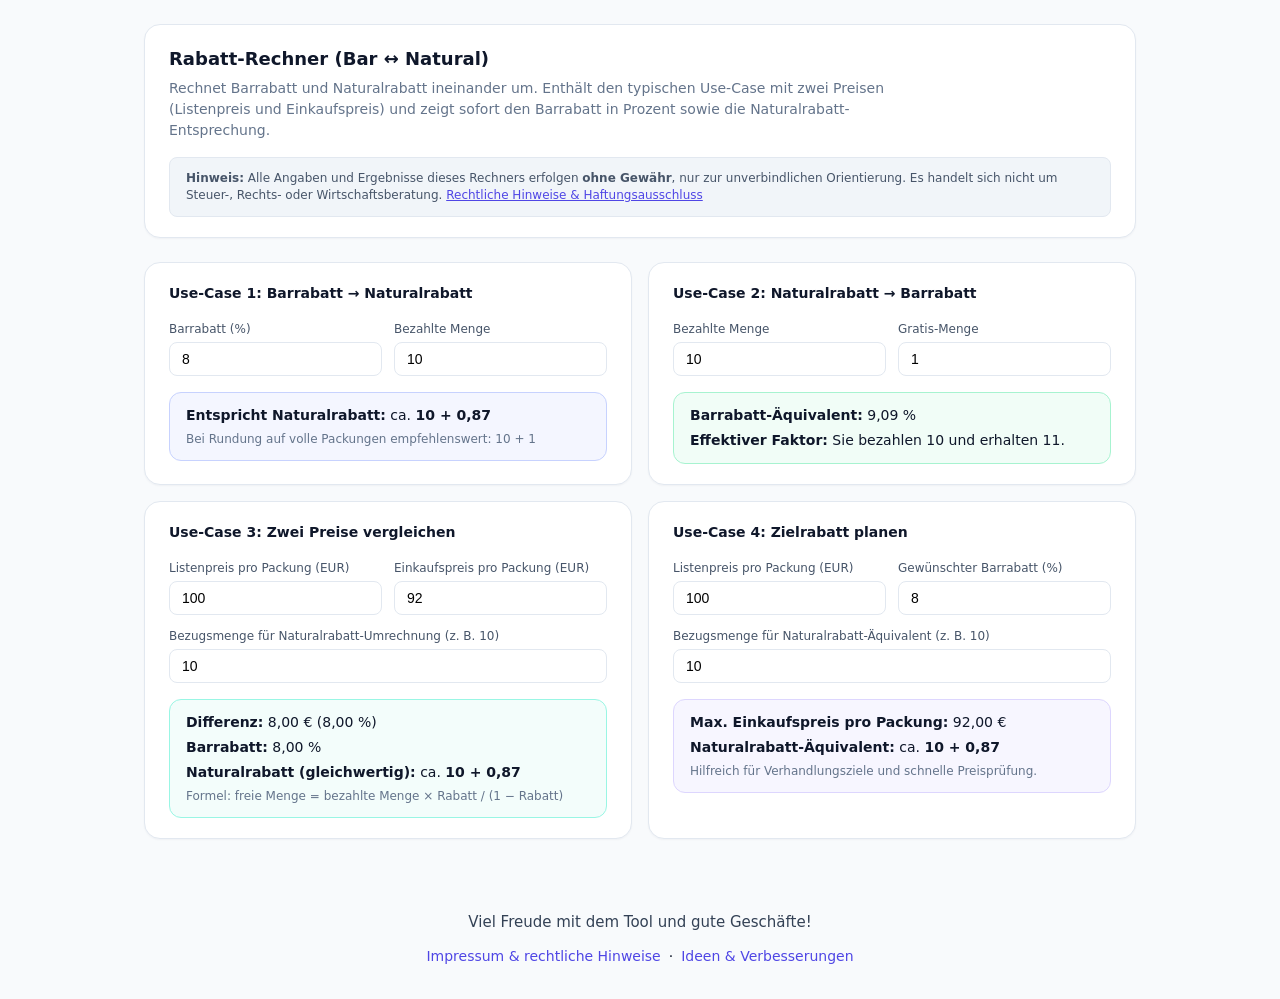
==== index.html @ ffe379cb "Add files via upload" ====
<!DOCTYPE html>
<html lang="de">
<head>
  <meta charset="utf-8" />
  <meta name="viewport" content="width=device-width, initial-scale=1" />
  <title>Rabatt-Rechner (Bar ↔ Natural)</title>
  <link rel="stylesheet" href="style.css" />
</head>
<body>
  <main class="wrap">
    <section class="card intro">
      <h1>Rabatt-Rechner (Bar ↔ Natural)</h1>
      <p class="lead">
        Rechnet Barrabatt und Naturalrabatt ineinander um. Enthält den typischen Use-Case mit zwei Preisen
        (Listenpreis und Einkaufspreis) und zeigt sofort den Barrabatt in Prozent sowie die Naturalrabatt-Entsprechung.
      </p>
      <p class="legal-strip">
        <strong>Hinweis:</strong> Alle Angaben und Ergebnisse dieses Rechners erfolgen <strong>ohne Gewähr</strong>, nur zur unverbindlichen Orientierung.
        Es handelt sich nicht um Steuer-, Rechts- oder Wirtschaftsberatung.
        <a href="impressum.html#haftung">Rechtliche Hinweise &amp; Haftungsausschluss</a>
      </p>
    </section>

    <section class="grid-2">
      <div class="card" data-case="1">
        <h2>Use-Case 1: Barrabatt → Naturalrabatt</h2>
        <div class="row-2">
          <label>
            Barrabatt (%)
            <input id="barPercentInput" type="number" min="0" max="99.99" step="0.01" value="8" />
          </label>
          <label>
            Bezahlte Menge
            <input id="barQtyInput" type="number" min="1" step="1" value="10" />
          </label>
        </div>
        <div id="uc1-out" class="out out-indigo hidden"></div>
        <p id="uc1-hint" class="hint">Bitte Rabatt zwischen 0% und kleiner 100% eingeben.</p>
      </div>

      <div class="card" data-case="2">
        <h2>Use-Case 2: Naturalrabatt → Barrabatt</h2>
        <div class="row-2">
          <label>
            Bezahlte Menge
            <input id="natPaidQty" type="number" min="1" step="1" value="10" />
          </label>
          <label>
            Gratis-Menge
            <input id="natFreeQty" type="number" min="0" step="1" value="1" />
          </label>
        </div>
        <div id="uc2-out" class="out out-emerald hidden"></div>
        <p id="uc2-hint" class="hint">Bitte mindestens 1 bezahlte Packung eingeben.</p>
      </div>

      <div class="card" data-case="3">
        <h2>Use-Case 3: Zwei Preise vergleichen</h2>
        <div class="row-2">
          <label>
            Listenpreis pro Packung (EUR)
            <input id="priceList" type="number" min="0" step="0.01" value="100" />
          </label>
          <label>
            Einkaufspreis pro Packung (EUR)
            <input id="priceBuy" type="number" min="0" step="0.01" value="92" />
          </label>
        </div>
        <label class="block-label">
          Bezugsmenge für Naturalrabatt-Umrechnung (z. B. 10)
          <input id="priceUseCaseQty" type="number" min="1" step="1" value="10" />
        </label>
        <div id="uc3-out" class="out out-teal hidden"></div>
        <p id="uc3-hint" class="hint">
          Bitte sinnvolle Preise eingeben (Listenpreis &gt; 0, Einkaufspreis zwischen 0 und Listenpreis).
        </p>
      </div>

      <div class="card" data-case="4">
        <h2>Use-Case 4: Zielrabatt planen</h2>
        <div class="row-2">
          <label>
            Listenpreis pro Packung (EUR)
            <input id="targetListPrice" type="number" min="0" step="0.01" value="100" />
          </label>
          <label>
            Gewünschter Barrabatt (%)
            <input id="targetBarPctInput" type="number" min="0" max="99.99" step="0.01" value="8" />
          </label>
        </div>
        <label class="block-label">
          Bezugsmenge für Naturalrabatt-Äquivalent (z. B. 10)
          <input id="targetQty" type="number" min="1" step="1" value="10" />
        </label>
        <div id="uc4-out" class="out out-violet hidden"></div>
        <p id="uc4-hint" class="hint">Bitte Listenpreis &gt; 0 und Zielrabatt zwischen 0% und kleiner 100% eingeben.</p>
      </div>
    </section>
  </main>

  <footer class="site-footer">
    <p class="footer-wish">Viel Freude mit dem Tool und gute Geschäfte!</p>
    <p class="footer-links">
      <a href="impressum.html">Impressum &amp; rechtliche Hinweise</a>
      ·
      <a href="impressum.html#ideen">Ideen &amp; Verbesserungen</a>
    </p>
  </footer>

  <script src="script.js"></script>
</body>
</html>
---- style.css ----
*,
*::before,
*::after {
  box-sizing: border-box;
}

:root {
  --bg: #f8fafc;
  --text: #0f172a;
  --muted: #64748b;
  --border: #e2e8f0;
  --indigo-bg: rgba(238, 242, 255, 0.65);
  --indigo-border: #c7d2fe;
  --emerald-bg: rgba(236, 253, 245, 0.75);
  --emerald-border: #a7f3d0;
  --teal-bg: rgba(240, 253, 250, 0.8);
  --teal-border: #99f6e4;
  --violet-bg: rgba(245, 243, 255, 0.75);
  --violet-border: #ddd6fe;
}

html {
  font-size: 16px;
  -webkit-font-smoothing: antialiased;
}

body {
  margin: 0;
  min-height: 100vh;
  font-family: system-ui, -apple-system, "Segoe UI", Roboto, Ubuntu, sans-serif;
  background: var(--bg);
  color: var(--text);
  line-height: 1.5;
}

.wrap {
  max-width: 64rem;
  margin: 0 auto;
  padding: 1.5rem 1rem 3rem;
}

.card {
  border-radius: 1rem;
  border: 1px solid var(--border);
  background: #fff;
  box-shadow: 0 1px 2px rgba(15, 23, 42, 0.04);
  padding: 1.25rem 1.5rem;
}

.intro {
  margin-bottom: 1.5rem;
}

h1 {
  margin: 0;
  font-size: 1.125rem;
  font-weight: 600;
}

.lead {
  margin: 0.35rem 0 0;
  font-size: 0.875rem;
  color: var(--muted);
  max-width: 48rem;
}

.grid-2 {
  display: grid;
  gap: 1rem;
}

@media (min-width: 64rem) {
  .grid-2 {
    grid-template-columns: 1fr 1fr;
  }
}

h2 {
  margin: 0 0 1rem;
  font-size: 0.875rem;
  font-weight: 600;
}

.row-2 {
  display: grid;
  gap: 0.75rem;
}

@media (min-width: 40rem) {
  .row-2 {
    grid-template-columns: 1fr 1fr;
  }
}

label {
  display: block;
  font-size: 0.75rem;
  font-weight: 500;
  color: #475569;
}

.block-label {
  margin-top: 0.75rem;
}

input[type="number"] {
  margin-top: 0.25rem;
  width: 100%;
  border-radius: 0.5rem;
  border: 1px solid var(--border);
  padding: 0.5rem 0.75rem;
  font-size: 0.875rem;
}

input:focus {
  outline: 2px solid #818cf8;
  outline-offset: 1px;
}

.out {
  margin-top: 1rem;
  border-radius: 0.75rem;
  padding: 0.75rem 1rem;
  font-size: 0.875rem;
}

.out p {
  margin: 0.25rem 0;
}

.out p:first-child {
  margin-top: 0;
}

.out p:last-child {
  margin-bottom: 0;
}

.out-indigo {
  border: 1px solid var(--indigo-border);
  background: var(--indigo-bg);
}

.out-emerald {
  border: 1px solid var(--emerald-border);
  background: var(--emerald-bg);
}

.out-teal {
  border: 1px solid var(--teal-border);
  background: var(--teal-bg);
}

.out-violet {
  border: 1px solid var(--violet-border);
  background: var(--violet-bg);
}

.small {
  font-size: 0.75rem;
  color: var(--muted);
}

.hint {
  margin: 1rem 0 0;
  font-size: 0.75rem;
  color: var(--muted);
}

.hidden {
  display: none !important;
}

.site-footer {
  text-align: center;
  padding: 1.5rem 1rem 2rem;
  font-size: 0.875rem;
}

.footer-wish {
  margin: 0 0 0.75rem;
  font-size: 0.9375rem;
  font-weight: 500;
  color: #334155;
}

.footer-links {
  margin: 0;
  display: flex;
  flex-wrap: wrap;
  align-items: center;
  justify-content: center;
  gap: 0.35rem 0.5rem;
}

.site-footer a {
  color: #4f46e5;
  text-decoration: none;
}

.site-footer a:hover {
  text-decoration: underline;
}

/* Impressum page */
.impressum-page {
  max-width: 40rem;
  margin: 0 auto;
  padding: 2rem 1rem 4rem;
}

.impressum-page h1 {
  font-size: 1.25rem;
  margin-bottom: 1rem;
}

.impressum-page p,
.impressum-page ul {
  font-size: 0.875rem;
  color: #334155;
}

.impressum-page ul {
  padding-left: 1.25rem;
}

.back-link {
  display: inline-block;
  margin-top: 2rem;
  font-size: 0.875rem;
  color: #4f46e5;
  text-decoration: none;
}

.back-link:hover {
  text-decoration: underline;
}

/* Kurz-Hinweis auf der Startseite */
.legal-strip {
  margin: 1rem 0 0;
  padding: 0.75rem 1rem;
  border-radius: 0.5rem;
  border: 1px solid var(--border);
  background: #f1f5f9;
  font-size: 0.75rem;
  color: #475569;
  line-height: 1.45;
}

.legal-strip a {
  color: #4f46e5;
  white-space: nowrap;
}

/* Längere Rechtstexte */
.legal-doc h2 {
  margin-top: 2rem;
  margin-bottom: 0.75rem;
  font-size: 1rem;
  padding-top: 0.5rem;
  border-top: 1px solid var(--border);
}

.legal-doc h2:first-of-type {
  border-top: none;
  padding-top: 0;
}

.legal-toc {
  display: flex;
  flex-wrap: wrap;
  gap: 0.5rem 1rem;
  margin: 1rem 0 1.5rem;
  font-size: 0.8125rem;
}

.legal-toc a {
  color: #4f46e5;
  text-decoration: none;
}

.legal-toc a:hover {
  text-decoration: underline;
}

.small-print {
  font-size: 0.8125rem;
  color: #64748b;
}
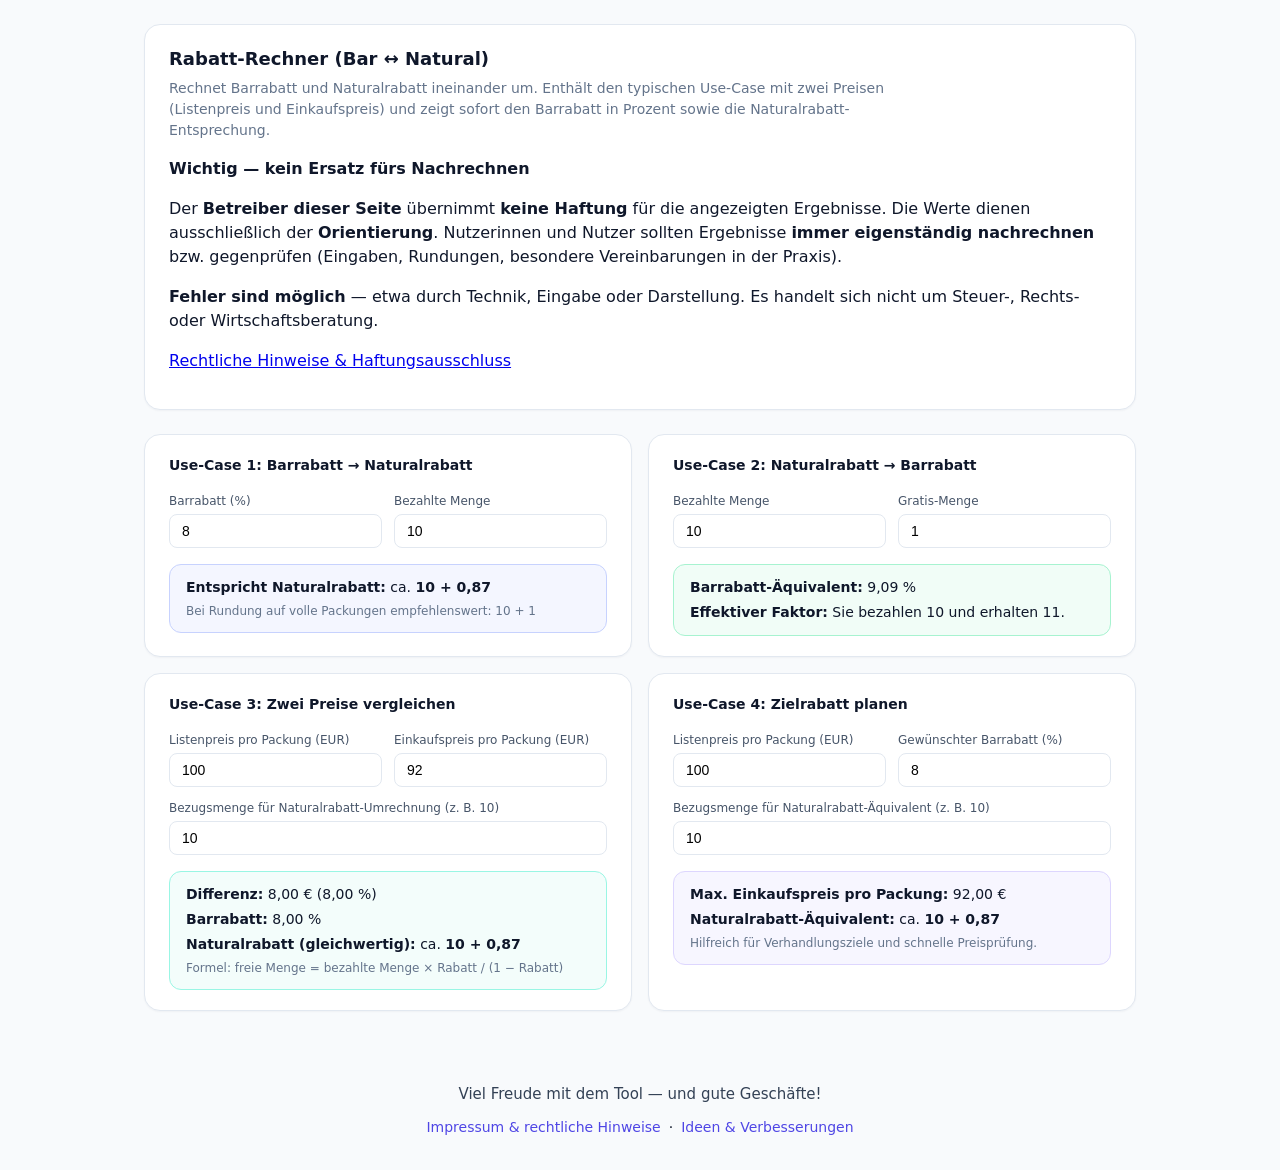
==== commit ffe695be: "Update legal notice to warning box and footer text Replaced legal notice paragraph with a warning bo" ====
--- a/index.html
+++ b/index.html
@@ -14,11 +14,22 @@
         Rechnet Barrabatt und Naturalrabatt ineinander um. Enthält den typischen Use-Case mit zwei Preisen
         (Listenpreis und Einkaufspreis) und zeigt sofort den Barrabatt in Prozent sowie die Naturalrabatt-Entsprechung.
       </p>
-      <p class="legal-strip">
-        <strong>Hinweis:</strong> Alle Angaben und Ergebnisse dieses Rechners erfolgen <strong>ohne Gewähr</strong>, nur zur unverbindlichen Orientierung.
-        Es handelt sich nicht um Steuer-, Rechts- oder Wirtschaftsberatung.
-        <a href="impressum.html#haftung">Rechtliche Hinweise &amp; Haftungsausschluss</a>
-      </p>
+      <div class="warning-box" role="note" aria-label="Warnhinweis">
+        <p class="warning-box__title"><strong>Wichtig — kein Ersatz fürs Nachrechnen</strong></p>
+        <p>
+          Der <strong>Betreiber dieser Seite</strong> übernimmt <strong>keine Haftung</strong> für die angezeigten
+          Ergebnisse. Die Werte dienen ausschließlich der <strong>Orientierung</strong>. Nutzerinnen und Nutzer sollten
+          Ergebnisse <strong>immer eigenständig nachrechnen</strong> bzw. gegenprüfen (Eingaben, Rundungen, besondere
+          Vereinbarungen in der Praxis).
+        </p>
+        <p>
+          <strong>Fehler sind möglich</strong> — etwa durch Technik, Eingabe oder Darstellung. Es handelt sich nicht um
+          Steuer-, Rechts- oder Wirtschaftsberatung.
+        </p>
+        <p class="warning-box__link">
+          <a href="impressum.html#haftung">Rechtliche Hinweise &amp; Haftungsausschluss</a>
+        </p>
+      </div>
     </section>
 
     <section class="grid-2">
@@ -99,7 +110,7 @@
   </main>
 
   <footer class="site-footer">
-    <p class="footer-wish">Viel Freude mit dem Tool und gute Geschäfte!</p>
+    <p class="footer-wish">Viel Freude mit dem Tool — und gute Geschäfte!</p>
     <p class="footer-links">
       <a href="impressum.html">Impressum &amp; rechtliche Hinweise</a>
       ·
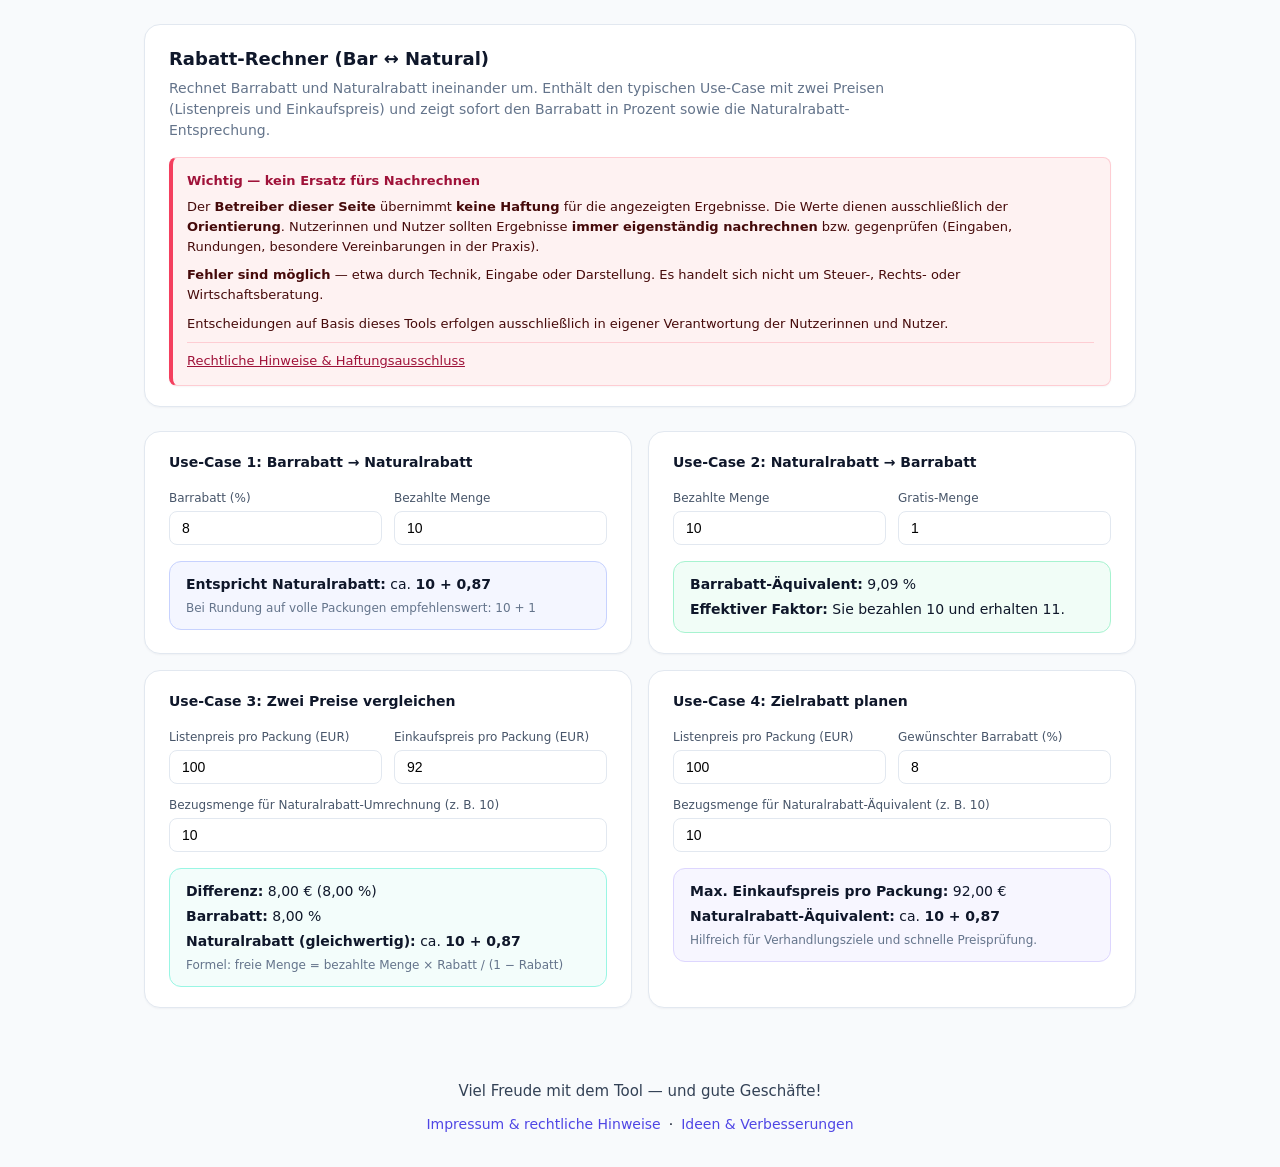
==== commit e0eda2ad: "Refactor index.html structure and content" ====
--- a/index.html
+++ b/index.html
@@ -1,123 +1,126 @@
-<!DOCTYPE html>
-<html lang="de">
-<head>
-  <meta charset="utf-8" />
-  <meta name="viewport" content="width=device-width, initial-scale=1" />
-  <title>Rabatt-Rechner (Bar ↔ Natural)</title>
-  <link rel="stylesheet" href="style.css" />
-</head>
-<body>
-  <main class="wrap">
-    <section class="card intro">
-      <h1>Rabatt-Rechner (Bar ↔ Natural)</h1>
-      <p class="lead">
-        Rechnet Barrabatt und Naturalrabatt ineinander um. Enthält den typischen Use-Case mit zwei Preisen
-        (Listenpreis und Einkaufspreis) und zeigt sofort den Barrabatt in Prozent sowie die Naturalrabatt-Entsprechung.
+  <!DOCTYPE html>
+  <html lang="de">
+  <head>
+    <meta charset="utf-8" />
+    <meta name="viewport" content="width=device-width, initial-scale=1" />
+    <title>Rabatt-Rechner (Bar ↔ Natural)</title>
+    <link rel="stylesheet" href="style.css" />
+  </head>
+  <body>
+    <main class="wrap">
+      <section class="card intro">
+        <h1>Rabatt-Rechner (Bar ↔ Natural)</h1>
+        <p class="lead">
+          Rechnet Barrabatt und Naturalrabatt ineinander um. Enthält den typischen Use-Case mit zwei Preisen
+          (Listenpreis und Einkaufspreis) und zeigt sofort den Barrabatt in Prozent sowie die Naturalrabatt-Entsprechung.
+        </p>
+        <div class="warning-box" role="note" aria-label="Warnhinweis">
+          <p class="warning-box__title"><strong>Wichtig — kein Ersatz fürs Nachrechnen</strong></p>
+          <p>
+            Der <strong>Betreiber dieser Seite</strong> übernimmt <strong>keine Haftung</strong> für die angezeigten
+            Ergebnisse. Die Werte dienen ausschließlich der <strong>Orientierung</strong>. Nutzerinnen und Nutzer sollten
+            Ergebnisse <strong>immer eigenständig nachrechnen</strong> bzw. gegenprüfen (Eingaben, Rundungen, besondere
+            Vereinbarungen in der Praxis).
+          </p>
+          <p>
+            <strong>Fehler sind möglich</strong> — etwa durch Technik, Eingabe oder Darstellung. Es handelt sich nicht um
+            Steuer-, Rechts- oder Wirtschaftsberatung.
+          </p>
+          <p>
+  Entscheidungen auf Basis dieses Tools erfolgen ausschließlich in eigener Verantwortung der Nutzerinnen und Nutzer.
+</p>
+          <p class="warning-box__link">
+            <a href="impressum.html#haftung">Rechtliche Hinweise &amp; Haftungsausschluss</a>
+          </p>
+        </div>
+      </section>
+
+      <section class="grid-2">
+        <div class="card" data-case="1">
+          <h2>Use-Case 1: Barrabatt → Naturalrabatt</h2>
+          <div class="row-2">
+            <label>
+              Barrabatt (%)
+              <input id="barPercentInput" type="number" min="0" max="99.99" step="0.01" value="8" />
+            </label>
+            <label>
+              Bezahlte Menge
+              <input id="barQtyInput" type="number" min="1" step="1" value="10" />
+            </label>
+          </div>
+          <div id="uc1-out" class="out out-indigo hidden"></div>
+          <p id="uc1-hint" class="hint">Bitte Rabatt zwischen 0% und kleiner 100% eingeben.</p>
+        </div>
+
+        <div class="card" data-case="2">
+          <h2>Use-Case 2: Naturalrabatt → Barrabatt</h2>
+          <div class="row-2">
+            <label>
+              Bezahlte Menge
+              <input id="natPaidQty" type="number" min="1" step="1" value="10" />
+            </label>
+            <label>
+              Gratis-Menge
+              <input id="natFreeQty" type="number" min="0" step="1" value="1" />
+            </label>
+          </div>
+          <div id="uc2-out" class="out out-emerald hidden"></div>
+          <p id="uc2-hint" class="hint">Bitte mindestens 1 bezahlte Packung eingeben.</p>
+        </div>
+
+        <div class="card" data-case="3">
+          <h2>Use-Case 3: Zwei Preise vergleichen</h2>
+          <div class="row-2">
+            <label>
+              Listenpreis pro Packung (EUR)
+              <input id="priceList" type="number" min="0" step="0.01" value="100" />
+            </label>
+            <label>
+              Einkaufspreis pro Packung (EUR)
+              <input id="priceBuy" type="number" min="0" step="0.01" value="92" />
+            </label>
+          </div>
+          <label class="block-label">
+            Bezugsmenge für Naturalrabatt-Umrechnung (z. B. 10)
+            <input id="priceUseCaseQty" type="number" min="1" step="1" value="10" />
+          </label>
+          <div id="uc3-out" class="out out-teal hidden"></div>
+          <p id="uc3-hint" class="hint">
+            Bitte sinnvolle Preise eingeben (Listenpreis &gt; 0, Einkaufspreis zwischen 0 und Listenpreis).
+          </p>
+        </div>
+
+        <div class="card" data-case="4">
+          <h2>Use-Case 4: Zielrabatt planen</h2>
+          <div class="row-2">
+            <label>
+              Listenpreis pro Packung (EUR)
+              <input id="targetListPrice" type="number" min="0" step="0.01" value="100" />
+            </label>
+            <label>
+              Gewünschter Barrabatt (%)
+              <input id="targetBarPctInput" type="number" min="0" max="99.99" step="0.01" value="8" />
+            </label>
+          </div>
+          <label class="block-label">
+            Bezugsmenge für Naturalrabatt-Äquivalent (z. B. 10)
+            <input id="targetQty" type="number" min="1" step="1" value="10" />
+          </label>
+          <div id="uc4-out" class="out out-violet hidden"></div>
+          <p id="uc4-hint" class="hint">Bitte Listenpreis &gt; 0 und Zielrabatt zwischen 0% und kleiner 100% eingeben.</p>
+        </div>
+      </section>
+    </main>
+
+    <footer class="site-footer">
+      <p class="footer-wish">Viel Freude mit dem Tool — und gute Geschäfte!</p>
+      <p class="footer-links">
+        <a href="impressum.html">Impressum &amp; rechtliche Hinweise</a>
+        ·
+        <a href="impressum.html#ideen">Ideen &amp; Verbesserungen</a>
       </p>
-      <div class="warning-box" role="note" aria-label="Warnhinweis">
-        <p class="warning-box__title"><strong>Wichtig — kein Ersatz fürs Nachrechnen</strong></p>
-        <p>
-          Der <strong>Betreiber dieser Seite</strong> übernimmt <strong>keine Haftung</strong> für die angezeigten
-          Ergebnisse. Die Werte dienen ausschließlich der <strong>Orientierung</strong>. Nutzerinnen und Nutzer sollten
-          Ergebnisse <strong>immer eigenständig nachrechnen</strong> bzw. gegenprüfen (Eingaben, Rundungen, besondere
-          Vereinbarungen in der Praxis).
-        </p>
-        <p>
-          <strong>Fehler sind möglich</strong> — etwa durch Technik, Eingabe oder Darstellung. Es handelt sich nicht um
-          Steuer-, Rechts- oder Wirtschaftsberatung.
-        </p>
-        <p class="warning-box__link">
-          <a href="impressum.html#haftung">Rechtliche Hinweise &amp; Haftungsausschluss</a>
-        </p>
-      </div>
-    </section>
+    </footer>
 
-    <section class="grid-2">
-      <div class="card" data-case="1">
-        <h2>Use-Case 1: Barrabatt → Naturalrabatt</h2>
-        <div class="row-2">
-          <label>
-            Barrabatt (%)
-            <input id="barPercentInput" type="number" min="0" max="99.99" step="0.01" value="8" />
-          </label>
-          <label>
-            Bezahlte Menge
-            <input id="barQtyInput" type="number" min="1" step="1" value="10" />
-          </label>
-        </div>
-        <div id="uc1-out" class="out out-indigo hidden"></div>
-        <p id="uc1-hint" class="hint">Bitte Rabatt zwischen 0% und kleiner 100% eingeben.</p>
-      </div>
-
-      <div class="card" data-case="2">
-        <h2>Use-Case 2: Naturalrabatt → Barrabatt</h2>
-        <div class="row-2">
-          <label>
-            Bezahlte Menge
-            <input id="natPaidQty" type="number" min="1" step="1" value="10" />
-          </label>
-          <label>
-            Gratis-Menge
-            <input id="natFreeQty" type="number" min="0" step="1" value="1" />
-          </label>
-        </div>
-        <div id="uc2-out" class="out out-emerald hidden"></div>
-        <p id="uc2-hint" class="hint">Bitte mindestens 1 bezahlte Packung eingeben.</p>
-      </div>
-
-      <div class="card" data-case="3">
-        <h2>Use-Case 3: Zwei Preise vergleichen</h2>
-        <div class="row-2">
-          <label>
-            Listenpreis pro Packung (EUR)
-            <input id="priceList" type="number" min="0" step="0.01" value="100" />
-          </label>
-          <label>
-            Einkaufspreis pro Packung (EUR)
-            <input id="priceBuy" type="number" min="0" step="0.01" value="92" />
-          </label>
-        </div>
-        <label class="block-label">
-          Bezugsmenge für Naturalrabatt-Umrechnung (z. B. 10)
-          <input id="priceUseCaseQty" type="number" min="1" step="1" value="10" />
-        </label>
-        <div id="uc3-out" class="out out-teal hidden"></div>
-        <p id="uc3-hint" class="hint">
-          Bitte sinnvolle Preise eingeben (Listenpreis &gt; 0, Einkaufspreis zwischen 0 und Listenpreis).
-        </p>
-      </div>
-
-      <div class="card" data-case="4">
-        <h2>Use-Case 4: Zielrabatt planen</h2>
-        <div class="row-2">
-          <label>
-            Listenpreis pro Packung (EUR)
-            <input id="targetListPrice" type="number" min="0" step="0.01" value="100" />
-          </label>
-          <label>
-            Gewünschter Barrabatt (%)
-            <input id="targetBarPctInput" type="number" min="0" max="99.99" step="0.01" value="8" />
-          </label>
-        </div>
-        <label class="block-label">
-          Bezugsmenge für Naturalrabatt-Äquivalent (z. B. 10)
-          <input id="targetQty" type="number" min="1" step="1" value="10" />
-        </label>
-        <div id="uc4-out" class="out out-violet hidden"></div>
-        <p id="uc4-hint" class="hint">Bitte Listenpreis &gt; 0 und Zielrabatt zwischen 0% und kleiner 100% eingeben.</p>
-      </div>
-    </section>
-  </main>
-
-  <footer class="site-footer">
-    <p class="footer-wish">Viel Freude mit dem Tool — und gute Geschäfte!</p>
-    <p class="footer-links">
-      <a href="impressum.html">Impressum &amp; rechtliche Hinweise</a>
-      ·
-      <a href="impressum.html#ideen">Ideen &amp; Verbesserungen</a>
-    </p>
-  </footer>
-
-  <script src="script.js"></script>
-</body>
-</html>
+    <script src="script.js"></script>
+  </body>
+  </html>
--- a/style.css
+++ b/style.css
@@ -236,35 +236,101 @@
   text-decoration: underline;
 }
 
-/* Kurz-Hinweis auf der Startseite */
-.legal-strip {
+/* Warnhinweis auf der Startseite (dezent, leicht rötlicher Akzent) */
+.warning-box {
   margin: 1rem 0 0;
-  padding: 0.75rem 1rem;
+  padding: 0.85rem 1rem 0.85rem 0.875rem;
   border-radius: 0.5rem;
-  border: 1px solid var(--border);
-  background: #f1f5f9;
-  font-size: 0.75rem;
-  color: #475569;
-  line-height: 1.45;
-}
-
-.legal-strip a {
-  color: #4f46e5;
-  white-space: nowrap;
+  border: 1px solid #fecdd3;
+  border-left: 4px solid #f43f5e;
+  background: #fef2f2;
+  box-shadow: 0 1px 2px rgba(15, 23, 42, 0.04);
+  font-size: 0.8125rem;
+  color: #450a0a;
+  line-height: 1.55;
+}
+
+.warning-box p {
+  margin: 0 0 0.5rem;
+}
+
+.warning-box p:last-child {
+  margin-bottom: 0;
+}
+
+.warning-box__title {
+  margin-bottom: 0.35rem !important;
+  font-size: 0.8125rem;
+  color: #9f1239;
+}
+
+.warning-box__link {
+  margin-top: 0.5rem !important;
+  padding-top: 0.5rem;
+  border-top: 1px solid #fecdd3;
+}
+
+.warning-box a {
+  color: #9f1239;
+  font-weight: 500;
+}
+
+.warning-box a:hover {
+  color: #881337;
+  text-decoration: underline;
 }
 
 /* Längere Rechtstexte */
+.legal-section {
+  margin: 0;
+  padding: 0;
+}
+
 .legal-doc h2 {
   margin-top: 2rem;
   margin-bottom: 0.75rem;
-  font-size: 1rem;
+  font-size: 1.0625rem;
+  font-weight: 600;
   padding-top: 0.5rem;
   border-top: 1px solid var(--border);
-}
-
-.legal-doc h2:first-of-type {
+  color: #0f172a;
+}
+
+.legal-doc > .legal-section:first-of-type h2 {
   border-top: none;
   padding-top: 0;
+  margin-top: 0;
+}
+
+.legal-doc .legal-h3 {
+  margin: 1.25rem 0 0.5rem;
+  font-size: 0.8125rem;
+  font-weight: 600;
+  text-transform: none;
+  letter-spacing: 0;
+  color: #1e293b;
+}
+
+.legal-doc .legal-section > h2 + .legal-h3 {
+  margin-top: 0.75rem;
+}
+
+.legal-doc .legal-section p {
+  margin: 0 0 0.75rem;
+  line-height: 1.55;
+}
+
+.legal-doc .legal-section p:last-child {
+  margin-bottom: 0;
+}
+
+.legal-address {
+  margin: 0 0 0.75rem;
+  line-height: 1.55;
+}
+
+.legal-back-wrap {
+  margin: 2rem 0 0;
 }
 
 .legal-toc {
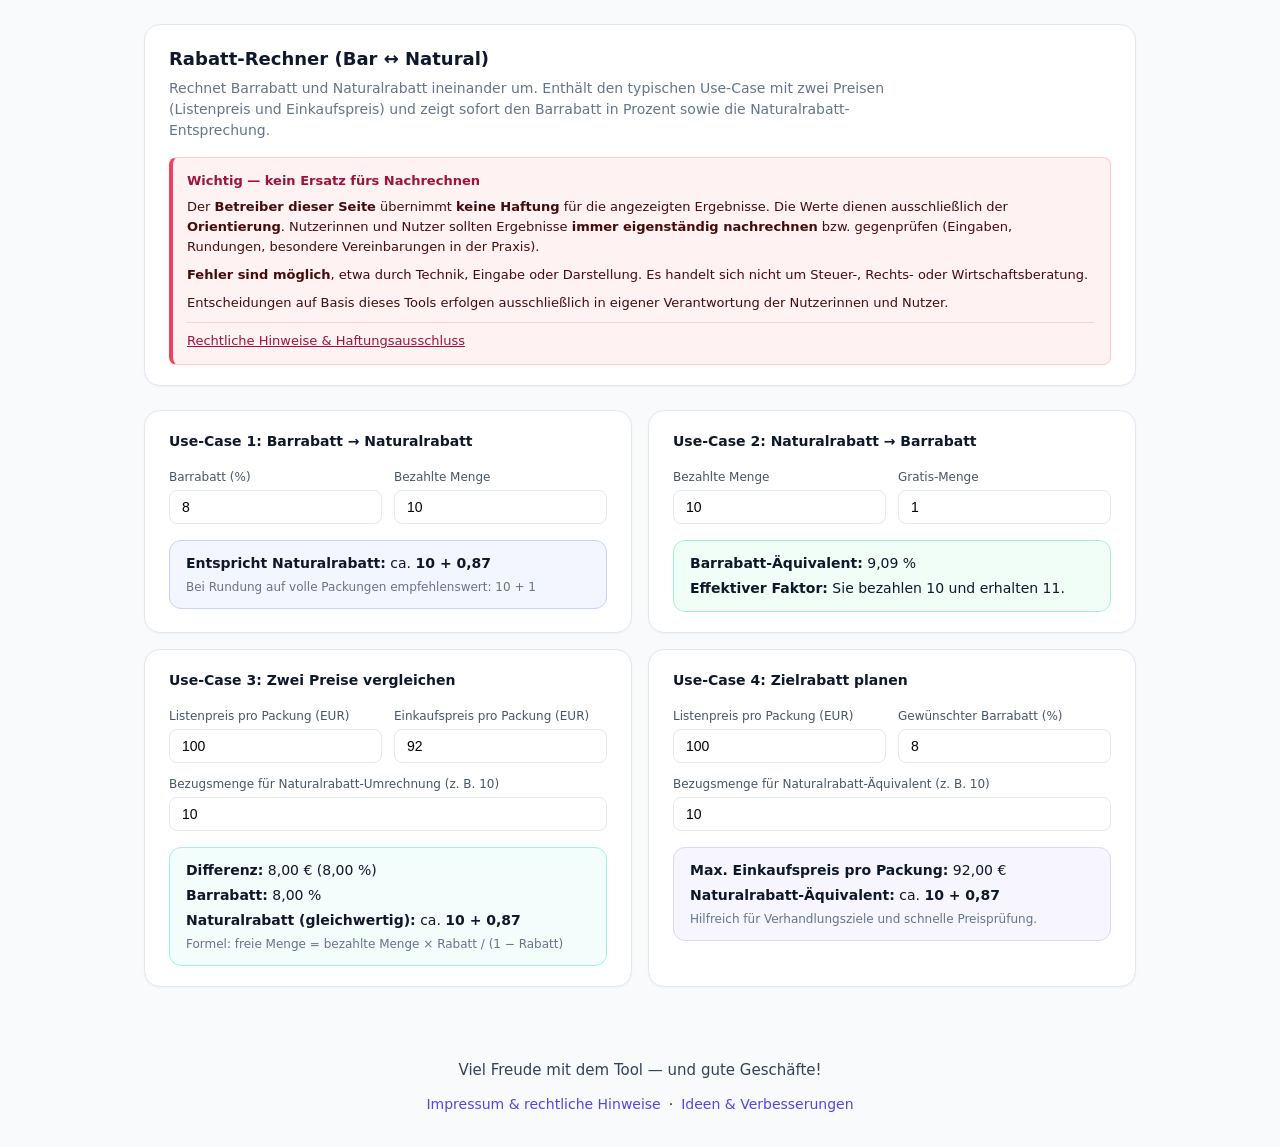
==== commit a650c53f: "Update index.html" ====
--- a/index.html
+++ b/index.html
@@ -23,7 +23,7 @@
             Vereinbarungen in der Praxis).
           </p>
           <p>
-            <strong>Fehler sind möglich</strong> — etwa durch Technik, Eingabe oder Darstellung. Es handelt sich nicht um
+            <strong>Fehler sind möglich</strong>, etwa durch Technik, Eingabe oder Darstellung. Es handelt sich nicht um
             Steuer-, Rechts- oder Wirtschaftsberatung.
           </p>
           <p>
